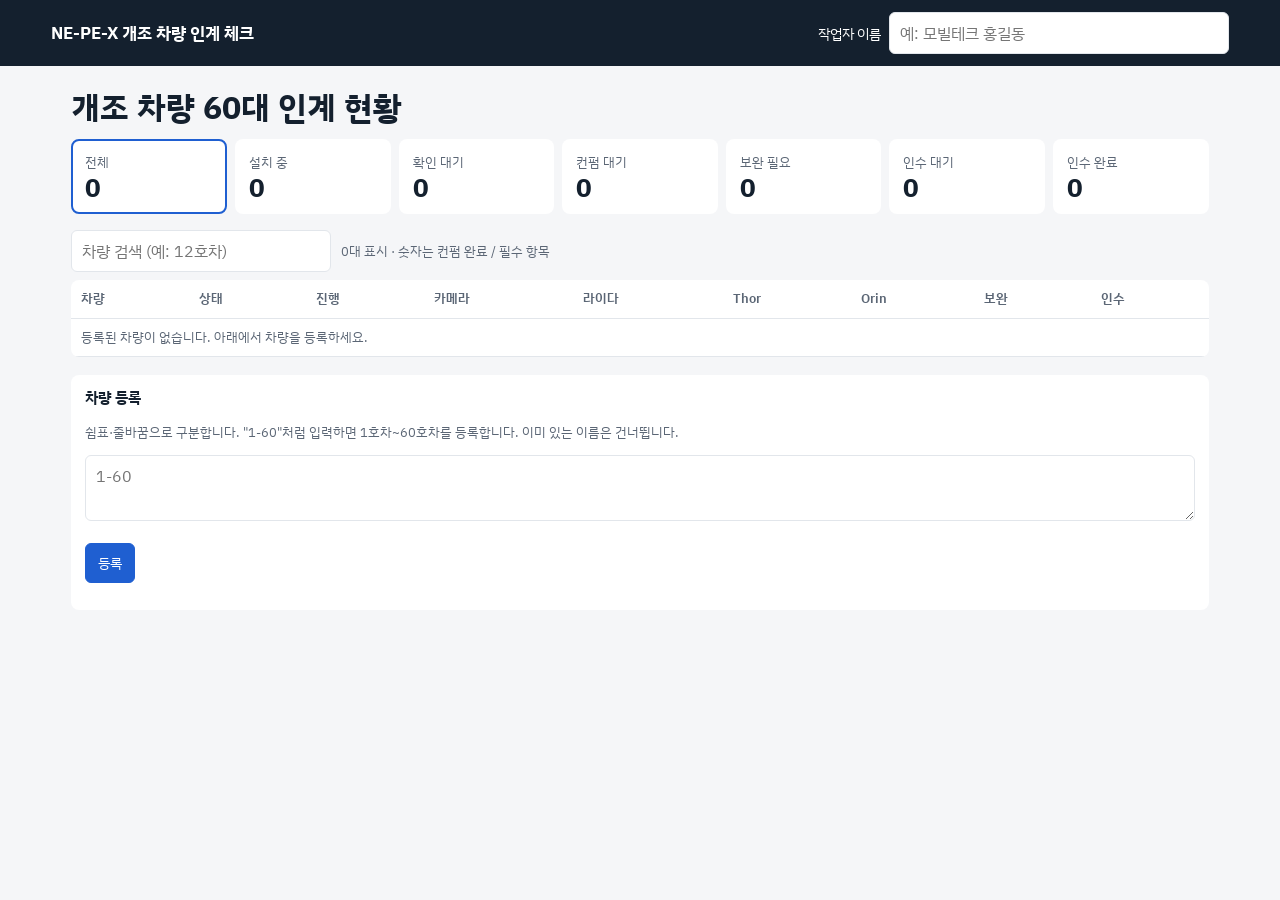
==== handover/preview/index.html @ faa995c3 "Add browser-only preview of handover checklist (artifact db version) Co-Authored-By: Claude Opus 5.5" ====
<!DOCTYPE html>
<html lang="ko">
<head>
<meta charset="utf-8">
<meta name="viewport" content="width=device-width, initial-scale=1">
<title>NE-PE-X 인계 체크</title>
<link rel="preconnect" href="https://fonts.googleapis.com">
<link href="https://fonts.googleapis.com/css2?family=IBM+Plex+Sans+KR:wght@400;600;700&display=swap" rel="stylesheet">
<style>
/* VOICE: 현장 점검표처럼 담담하고 정확하게.
   IDEA: 차량 인수인계 점검 대장(검수 도장 칸이 있는 장부).
   PICTURE: 60대 현황표 자체가 그림 — 단계 카드와 진행 막대.
   COLOUR and TYPE: 흰 바탕, 짙은 남색 잉크, 검수 녹색·보완 적색 도장, IBM Plex Sans KR.
   LAYOUT: 상단 단계 카드 → 검색 → 현황표, 상세는 그룹별 점검 행. */
:root{color-scheme:light dark;
  --bg:light-dark(#f5f6f8,#0f1620);--panel:light-dark(#fff,#18222e);--ink:light-dark(#14202e,#e6ebf1);
  --mute:light-dark(#5b6675,#9aa6b4);--line:light-dark(#e2e6eb,#283545);--head:light-dark(#14202e,#0a1018);
  --blue:light-dark(#1f5fd1,#6c9cf0);--ok:light-dark(#17703f,#5fd08f);--okbg:light-dark(#dff3e6,#163626);
  --bad:light-dark(#b3261e,#ff8a80);--badbg:light-dark(#fde3e1,#3a1c1c);--wait:light-dark(#8a5a00,#f2c063);
  --waitbg:light-dark(#fdf0d3,#3a2e14);--info:light-dark(#1d4ed8,#93b4ff);--infobg:light-dark(#dde7fd,#1c2a4a);
  --gray:light-dark(#e7eaee,#263241)}
:root[data-theme=light]{color-scheme:light}:root[data-theme=dark]{color-scheme:dark}
*{box-sizing:border-box;min-width:0}
body{margin:0;background:var(--bg);color:var(--ink);font:15px/1.5 "IBM Plex Sans KR",system-ui,"Malgun Gothic",sans-serif;overflow-x:clip}
header{background:var(--head);color:#fff;padding:12px max(4vw,16px);display:flex;flex-wrap:wrap;gap:10px;align-items:center;justify-content:space-between}
header a{color:#fff;font-weight:700;font-size:17px;text-decoration:none}
header label{display:flex;gap:8px;align-items:center;font-size:14px}
input,textarea{font:inherit;font-size:16px;color:var(--ink);background:var(--panel);border:1px solid var(--line);border-radius:6px;padding:8px 10px}
header input{min-width:min(240px,60vw)}
main{max-width:1240px;margin:0 auto;padding:20px max(4vw,16px) 60px}
h1{font-size:clamp(22px,3vw,32px);line-height:1.1;margin:4px 0 14px;text-wrap:balance}
h2{font-size:17px;margin:26px 0 8px}
.cards{display:grid;grid-template-columns:repeat(auto-fit,minmax(118px,1fr));gap:8px}
.card{background:var(--panel);border:2px solid transparent;border-radius:8px;padding:10px 12px;text-align:left;font:inherit;color:inherit;cursor:pointer;min-height:44px}
.card.on{border-color:var(--blue)}.card b{display:block;font-size:26px;line-height:1.1}
.card span{font-size:13px;color:var(--mute)}
.tools{display:flex;flex-wrap:wrap;gap:10px;align-items:center;margin:16px 0 8px}
.tools input{flex:0 1 260px}
.muted{color:var(--mute);font-size:13px}
.scroll{overflow-x:auto;background:var(--panel);border-radius:8px}
table{width:100%;border-collapse:collapse}
th,td{padding:9px 10px;border-bottom:1px solid var(--line);text-align:left;vertical-align:top}
th{font-size:13px;color:var(--mute);font-weight:600;white-space:nowrap}
td.n{text-align:right;font-variant-numeric:tabular-nums;white-space:nowrap}
tr.go{cursor:pointer}tr.go:hover{background:light-dark(#f0f5ff,#1d2a3a)}
.bar{height:6px;background:var(--gray);border-radius:3px;margin-top:4px;width:90px}.bar i{display:block;height:100%;background:var(--ok);border-radius:3px}
.tag{display:inline-block;padding:2px 9px;border-radius:12px;font-size:12.5px;white-space:nowrap;background:var(--gray)}
.s-installed,.s-verifying{background:var(--infobg);color:var(--info)}
.s-verified,.s-confirming{background:var(--waitbg);color:var(--wait)}
.s-confirmed,.s-ready{background:var(--okbg);color:var(--ok)}
.s-rework{background:var(--badbg);color:var(--bad)}
.s-handed_over{background:var(--ink);color:var(--bg)}
button{font:inherit;font-size:14px;min-height:40px;padding:6px 12px;border-radius:6px;border:1px solid var(--line);background:var(--panel);color:var(--ink);cursor:pointer}
button.p{background:var(--blue);border-color:var(--blue);color:#fff}
button.x{color:var(--bad);border-color:var(--bad)}
button:disabled{opacity:.45;cursor:not-allowed}
button:focus-visible,input:focus-visible,.card:focus-visible{outline:3px solid var(--blue);outline-offset:2px}
.act{display:flex;flex-wrap:wrap;gap:6px}.act input{flex:1 1 200px;font-size:15px}
.top{display:flex;flex-wrap:wrap;gap:12px;align-items:center;justify-content:space-between;background:var(--panel);padding:14px;border-radius:8px}
details{margin-top:6px}summary{cursor:pointer}
ol{margin:6px 0 0;padding-left:18px;font-size:13px}
.reg{background:var(--panel);border-radius:8px;padding:12px 14px;margin-top:18px}
.reg textarea{width:100%;min-height:54px}
.note{background:var(--waitbg);color:var(--wait);padding:10px 12px;border-radius:8px;margin:0 0 12px}
#toast{position:fixed;left:50%;bottom:20px;transform:translateX(-50%);background:var(--ink);color:var(--bg);padding:10px 16px;border-radius:8px;max-width:90vw}
#toast.e{background:var(--bad);color:#fff}
@media(max-width:600px){table{font-size:13px}.stack thead{display:none}.stack tr{display:grid;padding-block:10px}.stack td{display:flow-root;border:0;padding:3px 0;padding-inline-start:7em;text-align:start}.stack td::before{content:attr(data-l);float:inline-start;width:6.5em;margin-inline-start:-7em;white-space:normal;color:var(--mute)}.stack td:empty{display:none}}
</style>
<script>new MutationObserver(()=>{for(const c of document.querySelectorAll('.stack td:not([data-l])')){let i=0,p=c;while(p=p.previousElementSibling)i+=p.colSpan;c.dataset.l=c.closest('table').rows[0].cells[i]?.textContent||''}}).observe(document,{childList:true,subtree:true})</script>
</head>
<body>
<header>
  <a href="#">NE-PE-X 개조 차량 인계 체크</a>
  <label>작업자 이름 <input id="me" placeholder="예: 모빌테크 홍길동" autocomplete="name"></label>
</header>
<main>
  <p id="status" class="note" hidden></p>
  <section id="dash">
    <h1>개조 차량 60대 인계 현황</h1>
    <div class="cards" id="cards"></div>
    <div class="tools">
      <input id="search" placeholder="차량 검색 (예: 12호차)">
      <span class="muted" id="count"></span>
    </div>
    <div class="scroll"><table class="stack">
      <thead><tr><th>차량</th><th>상태</th><th>진행</th><th>카메라</th><th>라이다</th><th>Thor</th><th>Orin</th><th>보완</th><th>인수</th></tr></thead>
      <tbody id="rows"></tbody>
    </table></div>
    <div class="reg">
      <b>차량 등록</b>
      <p class="muted">쉼표·줄바꿈으로 구분합니다. "1-60"처럼 입력하면 1호차~60호차를 등록합니다. 이미 있는 이름은 건너뜁니다.</p>
      <textarea id="names" placeholder="1-60"></textarea>
      <p><button class="p" id="register">등록</button> <span class="muted" id="regmsg"></span></p>
    </div>
  </section>
  <section id="detail" hidden></section>
</main>
<div id="toast" hidden></div>
<script>
{
const CHECKLIST=[
  ...[1,2,3,4,5,6,7,8].map(i=>["camera",`카메라 ${i}`,true]),
  ...[1,2,3,4,5,6,7,8].map(i=>["lidar",`라이다 ${i}`,true]),
  ["thor","Thor 설치",true],["thor","Thor - 로깅 시스템",true],["thor","Thor - 알고리즘 동작",true],["thor","Thor - 센서 연결",true],
  ["orin","Orin 설치",true],["orin","Orin - 뷰어",true],["orin","Orin - 로깅 애플리케이션",true],["orin","Orin - 업로더",true],
  ["orin","Orin - 관제 시스템 (관제팀 담당)",false]];
const STEPS={install:[["pending","rework"],"installed",null],verify:[["installed"],"verified","rework"],confirm:[["verified"],"confirmed","rework"]};
const STAGE={installing:"설치 중",verifying:"확인 대기",confirming:"컨펌 대기",rework:"보완 필요",ready:"인수 대기",handed_over:"인수 완료"};
const ITEM={pending:"미설치",installed:"설치 완료 · 확인 대기",verified:"확인 완료 · 컨펌 대기",confirmed:"컨펌 완료",rework:"보완 필요"};
const STEPNAME={install:"설치",verify:"설치 확인",confirm:"재확인(컨펌)"};
const GROUP={camera:"카메라 (8)",lidar:"라이다 (8)",thor:"Thor",orin:"Orin"};
const $=id=>document.getElementById(id);
const esc=v=>String(v??"").replace(/[&<>"']/g,c=>({"&":"&amp;","<":"&lt;",">":"&gt;",'"':"&quot;","'":"&#39;"})[c]);
const now=()=>{const d=new Date(),p=n=>String(n).padStart(2,"0");return `${d.getFullYear()}-${p(d.getMonth()+1)}-${p(d.getDate())} ${p(d.getHours())}:${p(d.getMinutes())}`};
const tab=Math.random().toString(36).slice(2);
let db=null,vehicles=[],filter="",armed=null;
const drafts=new Map();

try{$("me").value=localStorage.getItem("me")||""}catch(e){}
$("me").addEventListener("input",()=>{try{localStorage.setItem("me",$("me").value.trim())}catch(e){}});

function toast(m,err){const t=$("toast");t.textContent=m;t.className=err?"e":"";t.hidden=false;clearTimeout(toast.t);toast.t=setTimeout(()=>t.hidden=true,3200)}
function note(m){$("status").textContent=m||"";$("status").hidden=!m}
function me(){const v=$("me").value.trim();if(!v){$("me").focus();throw new Error("상단에 작업자 이름을 먼저 입력하세요.")}return v}

/* ---- 규칙 (서버 버전 app.py 와 동일) ---- */
function stage(v){
  const req=v.items.filter(i=>i.required);
  if(v.handover_at)return"handed_over";
  if(req.every(i=>i.state==="confirmed"))return"ready";
  if(v.items.some(i=>i.state==="rework"))return"rework";
  if(req.some(i=>i.state==="pending"))return"installing";
  if(req.some(i=>i.state==="installed"))return"verifying";
  return"confirming";
}
function applyStep(v,idx,step,result,person,memo){
  memo=(memo||"").trim();
  const it=v.items[idx];
  if(v.handover_at)throw new Error("이미 인수 완료된 차량입니다.");
  if(result==="fail"&&!memo)throw new Error("불합격 시 사유(메모)를 입력하세요.");
  const [allowed,ok,bad]=STEPS[step];
  if(!allowed.includes(it.state))throw new Error("다른 사람이 먼저 처리했습니다. 화면을 확인 후 다시 진행하세요.");
  if(step!=="install"&&person===it.installed_by)throw new Error("설치자는 같은 항목을 확인/컨펌할 수 없습니다.");
  if(step==="confirm"&&person===it.verified_by)throw new Error("확인자는 같은 항목을 컨펌할 수 없습니다.");
  it.state=result==="pass"?ok:bad;
  if(step==="install"){it.installed_by=person;it.verified_by=null}
  if(step==="verify")it.verified_by=person;
  it.events.push({step,result,person,memo,at:now()});
}
async function mutate(id,fn){
  const ref=db.collection("vehicles").doc(id);
  for(let t=0;t<10;t++){
    const l=await ref.acquire({holder:tab,ttlMs:5000});
    if(l.acquired){
      const s=await ref.get();
      if(!s.exists)throw new Error("차량을 찾을 수 없습니다.");
      const v=structuredClone(s.data());
      fn(v);
      await ref.set(v);
      return;
    }
    await new Promise(r=>setTimeout(r,300+Math.random()*300));
  }
  throw new Error("다른 사람이 저장 중입니다. 잠시 후 다시 시도하세요.");
}

/* ---- 현황판 ---- */
function summary(v){
  const g={};v.items.forEach(i=>{if(!i.required)return;const x=g[i.grp]||(g[i.grp]={d:0,t:0});x.t++;if(i.state==="confirmed")x.d++});
  const req=v.items.filter(i=>i.required);
  return{g,done:req.filter(i=>i.state==="confirmed").length,total:req.length,rework:v.items.filter(i=>i.state==="rework").length,stage:stage(v)};
}
function renderDash(){
  const q=$("search").value.trim().toLowerCase();
  const all=vehicles.map(v=>({v,s:summary(v)}));
  const cnt={};all.forEach(x=>cnt[x.s.stage]=(cnt[x.s.stage]||0)+1);
  const card=(k,l,n)=>`<button class="card ${filter===k?"on":""}" data-k="${k}"><span>${l}</span><b>${n}</b></button>`;
  $("cards").innerHTML=card("","전체",all.length)+Object.entries(STAGE).map(([k,l])=>card(k,l,cnt[k]||0)).join("");
  const shown=all.filter(x=>(!filter||x.s.stage===filter)&&(!q||x.v.name.toLowerCase().includes(q)));
  $("count").textContent=`${shown.length}대 표시 · 숫자는 컨펌 완료 / 필수 항목`;
  const gc=(s,k)=>{const x=s.g[k]||{d:0,t:0};return `<td class="n">${x.d}/${x.t}</td>`};
  $("rows").innerHTML=shown.map(({v,s})=>`<tr class="go" data-id="${esc(v.id)}">
    <td><b>${esc(v.name)}</b></td><td><span class="tag s-${s.stage}">${STAGE[s.stage]}</span></td>
    <td class="n">${s.done}/${s.total}<div class="bar"><i style="width:${Math.round(s.done/s.total*100)}%"></i></div></td>
    ${gc(s,"camera")}${gc(s,"lidar")}${gc(s,"thor")}${gc(s,"orin")}
    <td>${s.rework?`<span class="tag s-rework">${s.rework}건</span>`:"-"}</td>
    <td>${v.handover_at?`${esc(v.handover_by)}<div class="muted">${esc(v.handover_at)}</div>`:"-"}</td></tr>`).join("")
    ||`<tr><td colspan="9" class="muted">${vehicles.length?"조건에 맞는 차량이 없습니다.":"등록된 차량이 없습니다. 아래에서 차량을 등록하세요."}</td></tr>`;
}
$("cards").addEventListener("click",e=>{const b=e.target.closest(".card");if(b){filter=b.dataset.k;renderDash()}});
$("search").addEventListener("input",renderDash);
$("rows").addEventListener("click",e=>{const tr=e.target.closest("tr.go");if(tr)location.hash=tr.dataset.id});

$("register").addEventListener("click",async()=>{
  if(!db)return toast("저장소에 연결되지 않았습니다.",true);
  const raw=$("names").value.trim();const m=raw.match(/^(\d+)\s*[-~]\s*(\d+)$/);
  let names;
  if(m){const[a,b]=[+m[1],+m[2]].sort((x,y)=>x-y);if(b-a>199)return toast("한 번에 200대까지 등록할 수 있습니다.",true);names=Array.from({length:b-a+1},(_,i)=>`${a+i}호차`)}
  else names=raw.split(/[,\n]/).map(s=>s.trim()).filter(Boolean);
  names=[...new Set(names)];
  if(!names.length)return toast("등록할 차량 이름을 입력하세요.",true);
  const have=new Set(vehicles.map(v=>v.name));
  const todo=names.filter(n=>!have.has(n));
  let order=vehicles.reduce((x,v)=>Math.max(x,v.order||0),0);
  $("register").disabled=true;
  let made=0;
  try{
    for(const name of todo){
      order++;
      const id="v"+String(order).padStart(4,"0");
      const doc={name,order,created_at:now(),handover_by:null,handover_at:null,
        items:CHECKLIST.map(([grp,n,req])=>({grp,name:n,required:req,state:"pending",installed_by:null,verified_by:null,events:[]}))};
      for(let t=0;;t++){
        try{await db.collection("vehicles").doc(id).set(doc);break}
        catch(e){if((e.code==="resource_exhausted"||e.code==="unavailable")&&t<5){await new Promise(r=>setTimeout(r,1000*(t+1)));continue}throw e}
      }
      made++;$("regmsg").textContent=`${made}/${todo.length} 등록 중…`;
    }
    toast(`${made}대 등록`+(names.length-todo.length?`, ${names.length-todo.length}대 중복 건너뜀`:""));
    $("names").value="";
  }catch(e){toast(`${made}대 등록 후 중단: ${e.message||e.code}`,true)}
  finally{$("register").disabled=false;$("regmsg").textContent=""}
});

/* ---- 차량 상세 ---- */
function actions(v,i,idx){
  const key=`${v.id}:${idx}`;
  const memo=`<input data-memo="${key}" value="${esc(drafts.get(key)||"")}" placeholder="메모 (버전·확인 내용, 불합격 시 사유 필수)">`;
  const b=(step,res,l,c)=>`<button class="${c}" data-idx="${idx}" data-step="${step}" data-res="${res}">${l}</button>`;
  if(i.state==="pending"||i.state==="rework")return memo+b("install","pass",i.state==="rework"?"재설치 완료":"설치 완료","p");
  if(i.state==="installed")return memo+b("verify","pass","확인 합격","p")+b("verify","fail","확인 불합격","x");
  if(i.state==="verified")return memo+b("confirm","pass","컨펌 합격","p")+b("confirm","fail","컨펌 불합격","x");
  return"";
}
function renderDetail(id){
  const v=vehicles.find(x=>x.id===id);const el=$("detail");
  if(!v){el.innerHTML=`<p><a href="#">← 전체 현황</a></p><p class="muted">${db?"차량을 찾을 수 없습니다.":"불러오는 중…"}</p>`;return}
  const s=summary(v),locked=s.stage==="handed_over";
  const open=new Set([...el.querySelectorAll("details[open]")].map(d=>d.dataset.k));
  const groups={};v.items.forEach((it,idx)=>(groups[it.grp]||(groups[it.grp]=[])).push([it,idx]));
  el.innerHTML=`<p><a href="#">← 전체 현황</a></p>
  <div class="top"><div><h1 style="margin:0 0 4px">${esc(v.name)} <span class="tag s-${s.stage}">${STAGE[s.stage]}</span></h1>
    <span class="muted">필수 ${s.done}/${s.total} 컨펌 완료${s.rework?` · 보완 필요 ${s.rework}건`:""}</span></div>
    <div>${locked?`인수 완료: ${esc(v.handover_by)} <span class="muted">${esc(v.handover_at)}</span>`
      :`<button class="p" id="handover" ${s.stage==="ready"?"":"disabled"}>${armed===v.id?"한 번 더 눌러 인수 확정":"우리 팀 인수 완료"}</button>`}</div></div>
  <p class="muted">진행 순서: 설치 → 설치 확인 → 재확인(컨펌). 같은 항목의 설치자·확인자·컨펌자는 서로 달라야 합니다. 불합격이면 '보완 필요'로 돌아가 재설치부터 다시 진행합니다. 인수는 필수 항목이 모두 컨펌된 뒤에만 가능합니다.</p>
  ${Object.entries(groups).map(([g,list])=>`<h2>${GROUP[g]||esc(g)}</h2>
  <div class="scroll"><table class="stack"><thead><tr><th>항목</th><th>상태</th><th>설치자 / 확인자</th><th>진행</th></tr></thead><tbody>
  ${list.map(([it,idx])=>`<tr><td>${esc(it.name)}${it.required?"":` <span class="tag">인계 필수 아님</span>`}</td>
    <td><span class="tag s-${it.state}">${ITEM[it.state]}</span></td>
    <td>${esc(it.installed_by||"-")} / ${esc(it.verified_by||"-")}</td>
    <td>${locked?"":`<div class="act">${actions(v,it,idx)}</div>`}
      ${it.events.length?`<details data-k="${idx}" ${open.has(String(idx))?"open":""}><summary class="muted">이력 ${it.events.length}건</summary><ol>${it.events.map(e=>
        `<li>${esc(e.at)} · ${STEPNAME[e.step]||esc(e.step)} ${e.result==="pass"?"합격":"<b>불합격</b>"} · ${esc(e.person)}${e.memo?` · ${esc(e.memo)}`:""}</li>`).join("")}</ol></details>`:""}</td></tr>`).join("")}
  </tbody></table></div>`).join("")}`;
}
$("detail").addEventListener("input",e=>{const k=e.target.dataset.memo;if(k)drafts.set(k,e.target.value)});
$("detail").addEventListener("click",async e=>{
  const id=location.hash.slice(1);
  const b=e.target.closest("button");if(!b||!db)return;
  try{
    const person=me();
    if(b.id==="handover"){
      if(armed!==id){armed=id;renderDetail(id);return}
      armed=null;b.disabled=true;
      await mutate(id,v=>{if(v.handover_at)throw new Error("이미 인수 완료된 차량입니다.");if(stage(v)!=="ready")throw new Error("필수 항목이 모두 컨펌되어야 인수할 수 있습니다.");v.handover_by=person;v.handover_at=now()});
      return toast("인수 완료 처리되었습니다.");
    }
    if(!b.dataset.step)return;
    const idx=+b.dataset.idx,key=`${id}:${idx}`;
    b.disabled=true;
    await mutate(id,v=>applyStep(v,idx,b.dataset.step,b.dataset.res,person,drafts.get(key)));
    drafts.delete(key);toast("기록되었습니다.");
  }catch(err){b.disabled=false;toast(err.message||err.code||"저장 실패",true)}
});

/* ---- 라우팅 · 연결 ---- */
function route(){
  const id=location.hash.slice(1);
  $("dash").hidden=!!id;$("detail").hidden=!id;
  if(id){armed=null;renderDetail(id);scrollTo(0,0)}else renderDash();
}
function render(){const id=location.hash.slice(1);id?renderDetail(id):renderDash()}
addEventListener("hashchange",route);
route();

(async()=>{
  db=await claude.use("db");
  if(!db){note("공유 저장소에 연결할 수 없습니다. claude.ai에 로그인한 상태로 열어 주세요.");return}
  const timer=setTimeout(()=>note("데이터를 아직 불러오지 못했습니다. 네트워크를 확인하세요."),10000);
  db.collection("vehicles").orderBy("order").onSnapshot(snap=>{
    if(!snap.metadata.fromCache){clearTimeout(timer);note("")}
    vehicles=snap.docs.map(d=>({id:d.id,...d.data()})).filter(v=>Array.isArray(v.items));
    render();
  },err=>{clearTimeout(timer);note(err.code==="revoked"?"접근 권한이 변경되었습니다.":"데이터 연결이 끊겼습니다. 페이지를 다시 열어 주세요.")});
})();
}
</script>
</body>
</html>
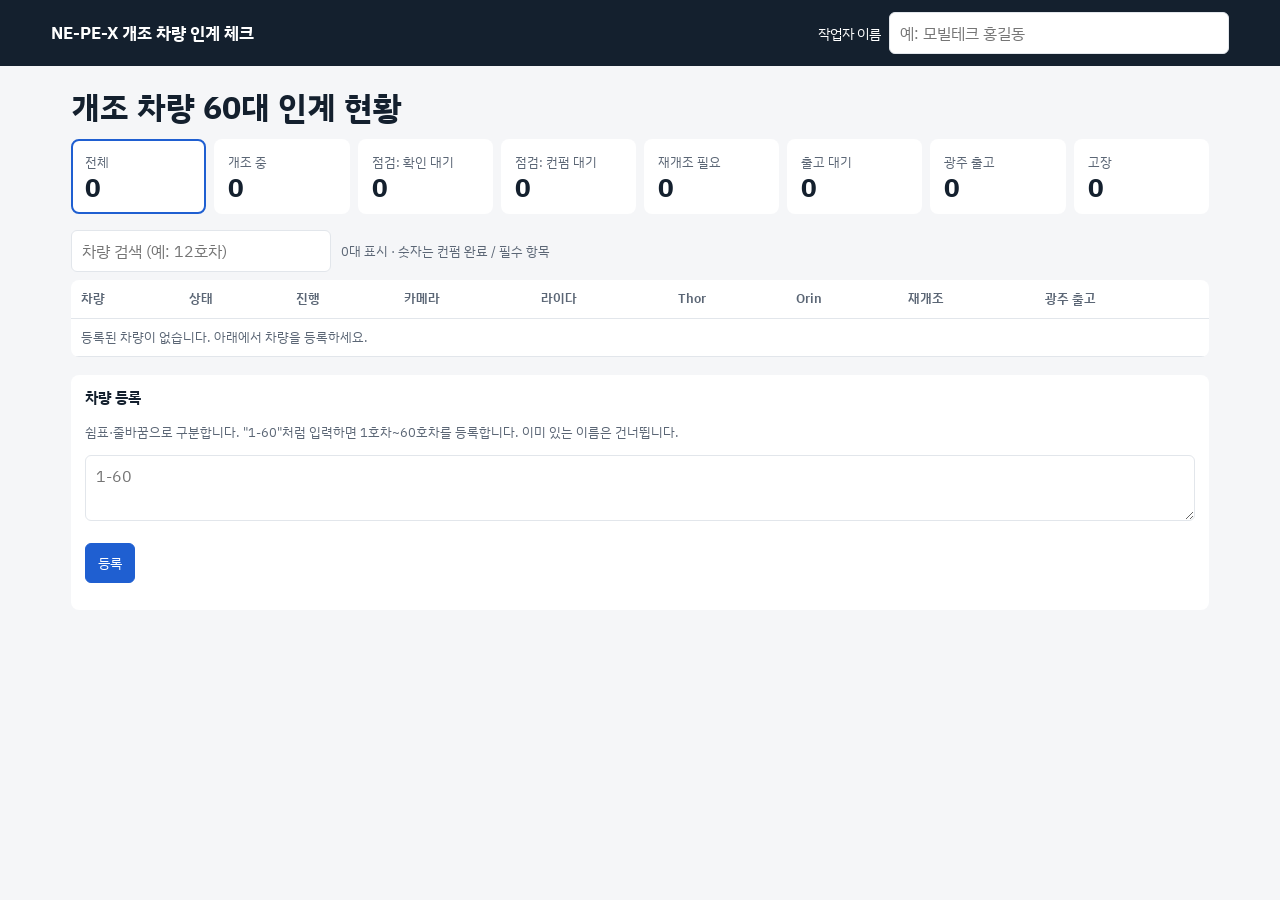
==== commit 3acb9007: "Add fault/recheck cycle to handover checklist Release (Gwangju) -> fault -> re-inspection of selecte" ====
--- a/handover/preview/index.html
+++ b/handover/preview/index.html
@@ -48,7 +48,7 @@
 .s-installed,.s-verifying{background:var(--infobg);color:var(--info)}
 .s-verified,.s-confirming{background:var(--waitbg);color:var(--wait)}
 .s-confirmed,.s-ready{background:var(--okbg);color:var(--ok)}
-.s-rework{background:var(--badbg);color:var(--bad)}
+.s-rework,.s-broken{background:var(--badbg);color:var(--bad)}
 .s-handed_over{background:var(--ink);color:var(--bg)}
 button{font:inherit;font-size:14px;min-height:40px;padding:6px 12px;border-radius:6px;border:1px solid var(--line);background:var(--panel);color:var(--ink);cursor:pointer}
 button.p{background:var(--blue);border-color:var(--blue);color:#fff}
@@ -83,7 +83,7 @@
       <span class="muted" id="count"></span>
     </div>
     <div class="scroll"><table class="stack">
-      <thead><tr><th>차량</th><th>상태</th><th>진행</th><th>카메라</th><th>라이다</th><th>Thor</th><th>Orin</th><th>보완</th><th>인수</th></tr></thead>
+      <thead><tr><th>차량</th><th>상태</th><th>진행</th><th>카메라</th><th>라이다</th><th>Thor</th><th>Orin</th><th>재개조</th><th>광주 출고</th></tr></thead>
       <tbody id="rows"></tbody>
     </table></div>
     <div class="reg">
@@ -105,9 +105,10 @@
   ["orin","Orin 설치",true],["orin","Orin - 뷰어",true],["orin","Orin - 로깅 애플리케이션",true],["orin","Orin - 업로더",true],
   ["orin","Orin - 관제 시스템 (관제팀 담당)",false]];
 const STEPS={install:[["pending","rework"],"installed",null],verify:[["installed"],"verified","rework"],confirm:[["verified"],"confirmed","rework"]};
-const STAGE={installing:"설치 중",verifying:"확인 대기",confirming:"컨펌 대기",rework:"보완 필요",ready:"인수 대기",handed_over:"인수 완료"};
+const STAGE={installing:"개조 중",verifying:"점검: 확인 대기",confirming:"점검: 컨펌 대기",rework:"재개조 필요",ready:"출고 대기",handed_over:"광주 출고",broken:"고장"};
+const HISTORY={release:"광주 출고",fault:"고장 등록",recheck:"점검 시작"};
 const ITEM={pending:"미설치",installed:"설치 완료 · 확인 대기",verified:"확인 완료 · 컨펌 대기",confirmed:"컨펌 완료",rework:"보완 필요"};
-const STEPNAME={install:"설치",verify:"설치 확인",confirm:"재확인(컨펌)"};
+const STEPNAME={install:"설치",verify:"설치 확인",confirm:"재확인(컨펌)",recheck:"고장 재점검"};
 const GROUP={camera:"카메라 (8)",lidar:"라이다 (8)",thor:"Thor",orin:"Orin"};
 const $=id=>document.getElementById(id);
 const esc=v=>String(v??"").replace(/[&<>"']/g,c=>({"&":"&amp;","<":"&lt;",">":"&gt;",'"':"&quot;","'":"&#39;"})[c]);
@@ -126,6 +127,7 @@
 /* ---- 규칙 (서버 버전 app.py 와 동일) ---- */
 function stage(v){
   const req=v.items.filter(i=>i.required);
+  if(v.fault_at)return"broken";
   if(v.handover_at)return"handed_over";
   if(req.every(i=>i.state==="confirmed"))return"ready";
   if(v.items.some(i=>i.state==="rework"))return"rework";
@@ -136,7 +138,8 @@
 function applyStep(v,idx,step,result,person,memo){
   memo=(memo||"").trim();
   const it=v.items[idx];
-  if(v.handover_at)throw new Error("이미 인수 완료된 차량입니다.");
+  if(v.handover_at)throw new Error("이미 광주 출고된 차량입니다.");
+  if(v.fault_at)throw new Error("고장 상태입니다. 먼저 점검을 시작하세요.");
   if(result==="fail"&&!memo)throw new Error("불합격 시 사유(메모)를 입력하세요.");
   const [allowed,ok,bad]=STEPS[step];
   if(!allowed.includes(it.state))throw new Error("다른 사람이 먼저 처리했습니다. 화면을 확인 후 다시 진행하세요.");
@@ -180,7 +183,7 @@
   $("count").textContent=`${shown.length}대 표시 · 숫자는 컨펌 완료 / 필수 항목`;
   const gc=(s,k)=>{const x=s.g[k]||{d:0,t:0};return `<td class="n">${x.d}/${x.t}</td>`};
   $("rows").innerHTML=shown.map(({v,s})=>`<tr class="go" data-id="${esc(v.id)}">
-    <td><b>${esc(v.name)}</b></td><td><span class="tag s-${s.stage}">${STAGE[s.stage]}</span></td>
+    <td><b>${esc(v.name)}</b>${(v.cycle||1)>1?` <span class="muted">${v.cycle}회차</span>`:""}</td><td><span class="tag s-${s.stage}">${STAGE[s.stage]}</span></td>
     <td class="n">${s.done}/${s.total}<div class="bar"><i style="width:${Math.round(s.done/s.total*100)}%"></i></div></td>
     ${gc(s,"camera")}${gc(s,"lidar")}${gc(s,"thor")}${gc(s,"orin")}
     <td>${s.rework?`<span class="tag s-rework">${s.rework}건</span>`:"-"}</td>
@@ -208,7 +211,7 @@
     for(const name of todo){
       order++;
       const id="v"+String(order).padStart(4,"0");
-      const doc={name,order,created_at:now(),handover_by:null,handover_at:null,
+      const doc={name,order,created_at:now(),handover_by:null,handover_at:null,cycle:1,fault_by:null,fault_at:null,fault_reason:null,history:[],
         items:CHECKLIST.map(([grp,n,req])=>({grp,name:n,required:req,state:"pending",installed_by:null,verified_by:null,events:[]}))};
       for(let t=0;;t++){
         try{await db.collection("vehicles").doc(id).set(doc);break}
@@ -235,36 +238,68 @@
 function renderDetail(id){
   const v=vehicles.find(x=>x.id===id);const el=$("detail");
   if(!v){el.innerHTML=`<p><a href="#">← 전체 현황</a></p><p class="muted">${db?"차량을 찾을 수 없습니다.":"불러오는 중…"}</p>`;return}
-  const s=summary(v),locked=s.stage==="handed_over";
+  const s=summary(v),locked=s.stage==="handed_over"||s.stage==="broken",picking=s.stage==="broken",cyc=v.cycle||1;
   const open=new Set([...el.querySelectorAll("details[open]")].map(d=>d.dataset.k));
   const groups={};v.items.forEach((it,idx)=>(groups[it.grp]||(groups[it.grp]=[])).push([it,idx]));
   el.innerHTML=`<p><a href="#">← 전체 현황</a></p>
   <div class="top"><div><h1 style="margin:0 0 4px">${esc(v.name)} <span class="tag s-${s.stage}">${STAGE[s.stage]}</span></h1>
-    <span class="muted">필수 ${s.done}/${s.total} 컨펌 완료${s.rework?` · 보완 필요 ${s.rework}건`:""}</span></div>
-    <div>${locked?`인수 완료: ${esc(v.handover_by)} <span class="muted">${esc(v.handover_at)}</span>`
-      :`<button class="p" id="handover" ${s.stage==="ready"?"":"disabled"}>${armed===v.id?"한 번 더 눌러 인수 확정":"우리 팀 인수 완료"}</button>`}</div></div>
-  <p class="muted">진행 순서: 설치 → 설치 확인 → 재확인(컨펌). 같은 항목의 설치자·확인자·컨펌자는 서로 달라야 합니다. 불합격이면 '보완 필요'로 돌아가 재설치부터 다시 진행합니다. 인수는 필수 항목이 모두 컨펌된 뒤에만 가능합니다.</p>
+    <span class="muted">${cyc}회차 · 필수 ${s.done}/${s.total} 컨펌 완료${s.rework?` · 재개조 필요 ${s.rework}건`:""}</span></div>
+    <div class="act">${s.stage==="handed_over"
+      ?`<span>광주 출고: ${esc(v.handover_by)} <span class="muted">${esc(v.handover_at)}</span></span>
+        <input id="fault-reason" value="${esc(drafts.get(v.id+":fault")||"")}" placeholder="고장 내용 (필수)"><button class="x" id="fault">고장 등록</button>`
+      :s.stage==="broken"
+      ?`<span><b>고장</b>: ${esc(v.fault_reason)} <span class="muted">${esc(v.fault_by)} · ${esc(v.fault_at)}</span></span>`
+      :`<button class="p" id="handover" ${s.stage==="ready"?"":"disabled"}>${armed===v.id?"한 번 더 눌러 출고 확정":"광주 출고 (우리 팀 인수)"}</button>`}</div></div>
+  ${picking?`<div class="top" style="margin-top:12px"><span>다시 점검할 항목을 선택한 뒤 점검을 시작하세요. 선택한 항목만 '확인 대기'로 돌아갑니다.</span>
+    <span class="act"><button id="pick-all">전체 선택</button><button class="p" id="recheck">점검 시작</button></span></div>`:""}
+  <p class="muted">사이클: 개조(설치) → 개조 점검(설치 확인 → 재확인·컨펌) → 광주 출고 → 고장 시 다시 점검 → 불합격이면 재개조. 같은 항목의 설치자·확인자·컨펌자는 서로 달라야 하고, 불합격은 사유가 필요합니다.</p>
   ${Object.entries(groups).map(([g,list])=>`<h2>${GROUP[g]||esc(g)}</h2>
   <div class="scroll"><table class="stack"><thead><tr><th>항목</th><th>상태</th><th>설치자 / 확인자</th><th>진행</th></tr></thead><tbody>
-  ${list.map(([it,idx])=>`<tr><td>${esc(it.name)}${it.required?"":` <span class="tag">인계 필수 아님</span>`}</td>
+  ${list.map(([it,idx])=>`<tr><td>${picking&&it.state==="confirmed"?`<input type="checkbox" class="pick" value="${idx}"> `:""}${esc(it.name)}${it.required?"":` <span class="tag">인계 필수 아님</span>`}</td>
     <td><span class="tag s-${it.state}">${ITEM[it.state]}</span></td>
     <td>${esc(it.installed_by||"-")} / ${esc(it.verified_by||"-")}</td>
     <td>${locked?"":`<div class="act">${actions(v,it,idx)}</div>`}
       ${it.events.length?`<details data-k="${idx}" ${open.has(String(idx))?"open":""}><summary class="muted">이력 ${it.events.length}건</summary><ol>${it.events.map(e=>
         `<li>${esc(e.at)} · ${STEPNAME[e.step]||esc(e.step)} ${e.result==="pass"?"합격":"<b>불합격</b>"} · ${esc(e.person)}${e.memo?` · ${esc(e.memo)}`:""}</li>`).join("")}</ol></details>`:""}</td></tr>`).join("")}
-  </tbody></table></div>`).join("")}`;
-}
-$("detail").addEventListener("input",e=>{const k=e.target.dataset.memo;if(k)drafts.set(k,e.target.value)});
+  </tbody></table></div>`).join("")}
+  ${(v.history||[]).length?`<h2>차량 이력</h2><ol style="font-size:14px">${v.history.map(h=>
+    `<li>${esc(h.at)} · ${esc(h.cycle)}회차 · <b>${HISTORY[h.kind]||esc(h.kind)}</b> · ${esc(h.person)}${h.memo?` · ${esc(h.memo)}`:""}</li>`).join("")}</ol>`:""}`;
+}
+$("detail").addEventListener("input",e=>{const k=e.target.dataset.memo;if(k)drafts.set(k,e.target.value);if(e.target.id==="fault-reason")drafts.set(location.hash.slice(1)+":fault",e.target.value)});
 $("detail").addEventListener("click",async e=>{
   const id=location.hash.slice(1);
   const b=e.target.closest("button");if(!b||!db)return;
+  if(b.id==="pick-all"){const bx=[...$("detail").querySelectorAll("input.pick")],on=!bx.every(x=>x.checked);bx.forEach(x=>x.checked=on);return}
   try{
     const person=me();
+    if(b.id==="fault"){
+      const reason=(drafts.get(id+":fault")||"").trim();
+      if(!reason)throw new Error("고장 내용을 입력하세요.");
+      b.disabled=true;
+      await mutate(id,v=>{if(stage(v)!=="handed_over")throw new Error("광주 출고된 차량만 고장 등록할 수 있습니다.");
+        const at=now();v.handover_by=null;v.handover_at=null;v.fault_by=person;v.fault_at=at;v.fault_reason=reason;
+        (v.history||(v.history=[])).push({kind:"fault",person,memo:reason,cycle:v.cycle||1,at})});
+      drafts.delete(id+":fault");return toast("고장이 등록되었습니다.");
+    }
+    if(b.id==="recheck"){
+      const picks=[...$("detail").querySelectorAll("input.pick:checked")].map(x=>+x.value);
+      if(!picks.length)throw new Error("다시 점검할 항목을 하나 이상 선택하세요.");
+      b.disabled=true;let cyc;
+      await mutate(id,v=>{if(stage(v)!=="broken")throw new Error("고장 상태인 차량만 점검을 시작할 수 있습니다.");
+        if(picks.some(i=>!v.items[i]||v.items[i].state!=="confirmed"))throw new Error("컨펌 완료된 항목만 다시 점검할 수 있습니다.");
+        const at=now();cyc=(v.cycle||1)+1;
+        for(const i of picks){const it=v.items[i];it.state="installed";it.verified_by=null;
+          it.events.push({step:"recheck",result:"pass",person,memo:`${cyc}회차 재점검 (고장: ${v.fault_reason})`,at})}
+        (v.history||(v.history=[])).push({kind:"recheck",person,memo:`${picks.length}개 항목: ${picks.map(i=>v.items[i].name).join(", ")}`,cycle:cyc,at});
+        v.cycle=cyc;v.fault_by=null;v.fault_at=null;v.fault_reason=null});
+      return toast(`${cyc}회차 점검을 시작했습니다.`);
+    }
     if(b.id==="handover"){
       if(armed!==id){armed=id;renderDetail(id);return}
       armed=null;b.disabled=true;
-      await mutate(id,v=>{if(v.handover_at)throw new Error("이미 인수 완료된 차량입니다.");if(stage(v)!=="ready")throw new Error("필수 항목이 모두 컨펌되어야 인수할 수 있습니다.");v.handover_by=person;v.handover_at=now()});
-      return toast("인수 완료 처리되었습니다.");
+      await mutate(id,v=>{if(v.handover_at)throw new Error("이미 광주 출고된 차량입니다.");if(stage(v)!=="ready")throw new Error("필수 항목이 모두 컨펌되어야 출고할 수 있습니다.");
+        const at=now();v.handover_by=person;v.handover_at=at;(v.history||(v.history=[])).push({kind:"release",person,memo:"",cycle:v.cycle||1,at})});
+      return toast("광주 출고 처리되었습니다.");
     }
     if(!b.dataset.step)return;
     const idx=+b.dataset.idx,key=`${id}:${idx}`;
